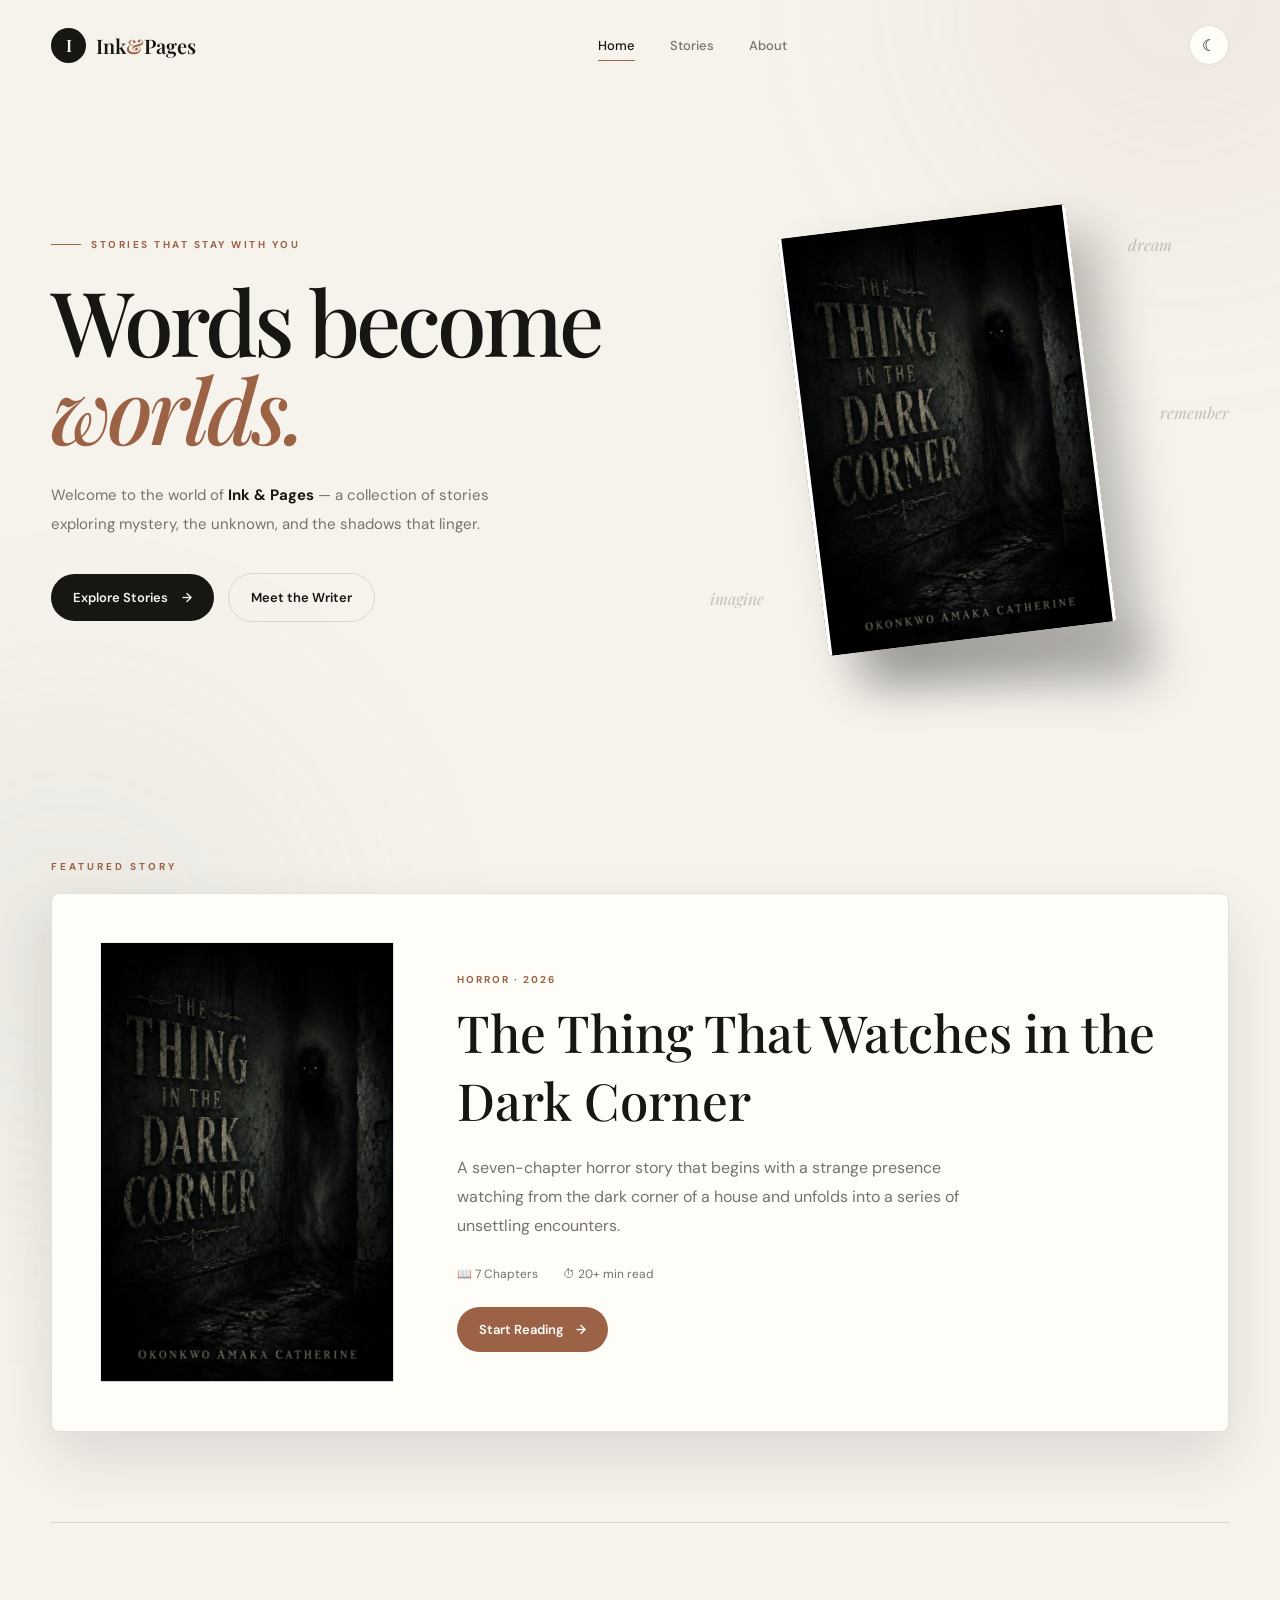
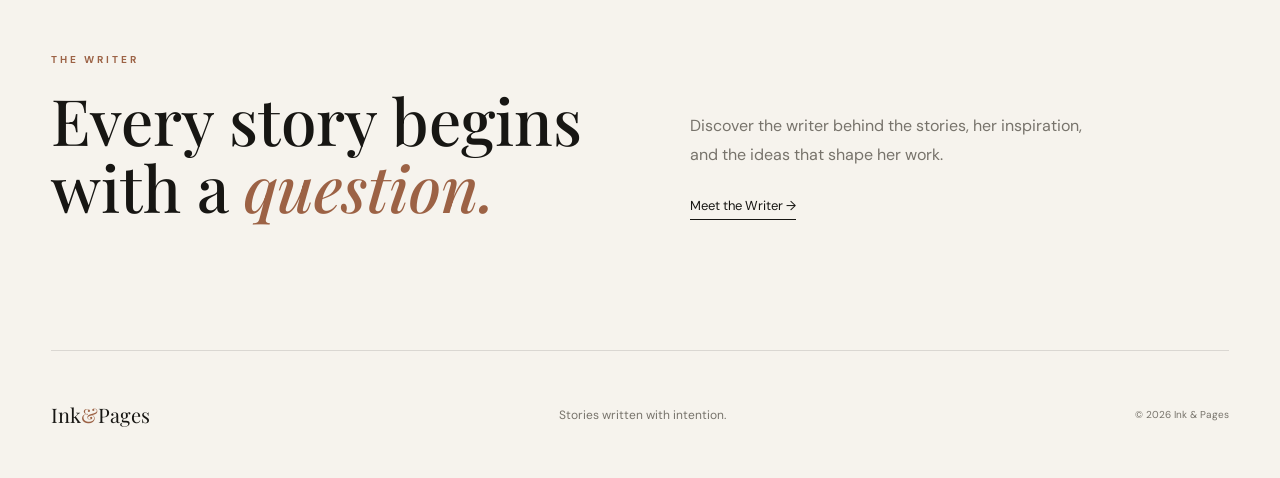
==== index.html @ 2ce9ef32 "Add index.html homepage and vercel.json configuration" ====
<!DOCTYPE html>
<html lang="en">
<head>
    <meta charset="UTF-8">
    <meta name="viewport" content="width=device-width, initial-scale=1.0">

    <title>Ink & Pages | A Writer's World</title>

    <link rel="stylesheet" href="css/style.css">
</head>

<body>

    <!-- NAVIGATION -->
    <header class="navbar">

        <a href="index.html" class="logo">
            <span class="logo-mark">I</span>
            <span>Ink<span>&</span>Pages</span>
        </a>

        <nav>
            <a href="index.html" class="active">Home</a>
            <a href="books.html">Stories</a>
            <a href="about.html">About</a>
        </nav>

        <button
            class="theme-btn"
            id="themeBtn"
            aria-label="Toggle dark mode"
        >
            ☾
        </button>

    </header>


    <!-- HERO -->
    <main>

        <section class="hero">

            <div class="hero-content">

                <div class="eyebrow">
                    <span></span>
                    STORIES THAT STAY WITH YOU
                </div>

                <h1>
                    Words become
                    <em>worlds.</em>
                </h1>

                <p class="hero-description">
                    Welcome to the world of
                    <strong>Ink & Pages</strong> —
                    a collection of stories exploring mystery,
                    the unknown, and the shadows that linger.
                </p>

                <div class="hero-buttons">

                    <a
                        href="books.html"
                        class="primary-btn"
                    >
                        Explore Stories
                        <span>→</span>
                    </a>

                    <a
                        href="about.html"
                        class="secondary-btn"
                    >
                        Meet the Writer
                    </a>

                </div>

            </div>


            <!-- HERO BOOK -->
            <div class="hero-visual">

                <div class="floating-word word-one">
                    dream
                </div>

                <div class="floating-word word-two">
                    imagine
                </div>

                <div class="floating-word word-three">
                    remember
                </div>

                <div class="book-display">

                    <div class="book-shadow"></div>

                    <div class="book-cover">

                        <img
                            src="assets/images/the-thing-that-watches-in-the-dark-corner.png"
                            alt="The Thing That Watches in the Dark Corner book cover"
                            class="home-book-cover-image"
                        >

                    </div>

                </div>

            </div>

        </section>


        <!-- FEATURED BOOK -->
        <section class="featured">

            <p class="section-label">
                FEATURED STORY
            </p>

            <div class="featured-card">

                <div class="featured-cover">

                    <img
                        src="assets/images/the-thing-that-watches-in-the-dark-corner.png"
                        alt="The Thing That Watches in the Dark Corner book cover"
                        class="featured-book-cover-image"
                    >

                </div>


                <div class="featured-info">

                    <p class="book-category">
                        HORROR · 2026
                    </p>

                    <h2>
                        The Thing That Watches in the Dark Corner
                    </h2>

                    <p>
                        A seven-chapter horror story that begins with a strange presence
                        watching from the dark corner of a house and unfolds into a series of unsettling encounters.
                    </p>

                    <div class="featured-meta">

                        <span>📖 7 Chapters</span>

                        <span>⏱ 20+ min read</span>

                    </div>

                    <a
                        href="reader/book.html?id=the-thing-that-watches-in-the-dark-corner"
                        class="read-btn"
                    >
                        Start Reading
                        <span>→</span>
                    </a>

                </div>

            </div>

        </section>


        <!-- ABOUT PREVIEW -->
        <section class="about-preview">

            <div>

                <p class="section-label">
                    THE WRITER
                </p>

                <h2>
                    Every story begins
                    with a <em>question.</em>
                </h2>

            </div>

            <div>

                <p>
                    Discover the writer behind the stories,
                    her inspiration, and the ideas that shape
                    her work.
                </p>

                <a
                    href="about.html"
                    class="text-link"
                >
                    Meet the Writer →
                </a>

            </div>

        </section>

    </main>


    <!-- FOOTER -->
    <footer>

        <div class="footer-logo">
            Ink<span>&</span>Pages
        </div>

        <p>
            Stories written with intention.
        </p>

        <small>
            © 2026 Ink & Pages
        </small>

    </footer>


    <script src="js/main.js"></script>

</body>
</html>
---- css/style.css ----
@import url('https://fonts.googleapis.com/css2?family=DM+Sans:wght@400;500;600;700&family=Playfair+Display:ital,wght@0,500;0,600;0,700;1,500;1,600&display=swap');


/* ==============================
   RESET
============================== */

* {
    margin: 0;
    padding: 0;
    box-sizing: border-box;
}

html {
    scroll-behavior: smooth;
}

body {
    background: #f6f3ed;
    color: #171613;
    font-family: "DM Sans", sans-serif;

    overflow-x: hidden;

    transition:
        background 0.4s ease,
        color 0.4s ease;
}

a {
    color: inherit;
}

button,
input {
    font: inherit;
}


/* ==============================
   THEME VARIABLES
============================== */

:root {
    --bg: #f6f3ed;
    --surface: #fffdf8;
    --text: #171613;
    --muted: #77736b;

    --accent: #9c6245;
    --accent-dark: #70422e;

    --border: rgba(23, 22, 19, 0.12);

    --shadow: rgba(35, 25, 15, 0.12);
}

body.dark {
    --bg: #141311;
    --surface: #1d1b18;
    --text: #f5f0e8;
    --muted: #aaa39a;

    --accent: #d18a65;
    --accent-dark: #e2a27f;

    --border: rgba(255, 255, 255, 0.1);

    --shadow: rgba(0, 0, 0, 0.45);
}

body {
    background: var(--bg);
    color: var(--text);
}


/* ==============================
   BACKGROUND ATMOSPHERE
============================== */

body::before,
body::after {
    content: "";
    position: fixed;

    width: 500px;
    height: 500px;

    border-radius: 50%;

    filter: blur(120px);

    opacity: 0.08;

    pointer-events: none;

    z-index: -1;
}

body::before {
    background: #b47b5d;

    top: -250px;
    right: -150px;
}

body::after {
    background: #74856f;

    bottom: -300px;
    left: -180px;
}


/* ==============================
   NAVBAR
============================== */

.navbar {
    width: min(1200px, 92%);
    height: 90px;

    margin: auto;

    display: flex;
    align-items: center;
    justify-content: space-between;

    position: relative;
    z-index: 20;
}


/* LOGO */

.logo {
    display: flex;
    align-items: center;
    gap: 10px;

    text-decoration: none;

    font-family: "Playfair Display", serif;

    font-size: 20px;
    font-weight: 600;
}

.logo > span:last-child span {
    color: var(--accent);
}

.logo-mark {
    width: 35px;
    height: 35px;

    display: grid;
    place-items: center;

    border-radius: 50%;

    background: var(--text);
    color: var(--bg);

    font-size: 17px;
}


/* NAV LINKS */

nav {
    display: flex;
    align-items: center;
    gap: 35px;
}

nav a {
    position: relative;

    text-decoration: none;

    color: var(--muted);

    font-size: 13px;
    font-weight: 500;

    transition: color 0.3s ease;
}

nav a::after {
    content: "";

    position: absolute;

    left: 0;
    bottom: -7px;

    width: 0;
    height: 1px;

    background: var(--accent);

    transition: width 0.3s ease;
}

nav a:hover,
nav a.active {
    color: var(--text);
}

nav a:hover::after,
nav a.active::after {
    width: 100%;
}


/* THEME BUTTON */

.theme-btn {
    width: 40px;
    height: 40px;

    border-radius: 50%;

    border: 1px solid var(--border);

    background: var(--surface);
    color: var(--text);

    cursor: pointer;

    transition:
        transform 0.3s ease,
        background 0.3s ease;
}

.theme-btn:hover {
    transform: rotate(20deg) scale(1.05);
}


/* ==============================
   HERO
============================== */

.hero {
    width: min(1200px, 92%);
    min-height: 680px;

    margin: auto;

    display: grid;
    grid-template-columns: 1fr 1fr;

    align-items: center;

    gap: 50px;
}


/* HERO TEXT */

.hero-content {
    animation: heroEnter 1s ease forwards;
}

@keyframes heroEnter {
    from {
        opacity: 0;
        transform: translateY(35px);
    }

    to {
        opacity: 1;
        transform: translateY(0);
    }
}


.eyebrow {
    display: flex;
    align-items: center;
    gap: 10px;

    color: var(--accent);

    font-size: 10px;
    font-weight: 700;

    letter-spacing: 2.5px;

    margin-bottom: 25px;
}

.eyebrow span {
    width: 30px;
    height: 1px;

    background: var(--accent);
}


.hero h1 {
    max-width: 700px;

    font-family: "Playfair Display", serif;

    font-size: clamp(55px, 7vw, 92px);

    font-weight: 500;

    line-height: 0.98;

    letter-spacing: -4px;
}

.hero h1 em {
    color: var(--accent);
    font-style: italic;
}


.hero-description {
    max-width: 500px;

    margin-top: 30px;

    color: var(--muted);

    font-size: 15px;

    line-height: 1.9;
}

.hero-description strong {
    color: var(--text);
}


/* HERO BUTTONS */

.hero-buttons {
    display: flex;
    align-items: center;
    gap: 14px;

    margin-top: 35px;
}

.primary-btn,
.secondary-btn {
    display: inline-flex;
    align-items: center;

    padding: 15px 22px;

    border-radius: 100px;

    text-decoration: none;

    font-size: 13px;
    font-weight: 600;

    transition:
        transform 0.3s ease,
        box-shadow 0.3s ease,
        background 0.3s ease;
}

.primary-btn {
    background: var(--text);
    color: var(--bg);
}

.primary-btn span {
    margin-left: 14px;

    transition: transform 0.3s ease;
}

.primary-btn:hover {
    transform: translateY(-4px);

    box-shadow:
        0 15px 35px var(--shadow);
}

.primary-btn:hover span {
    transform: translateX(4px);
}

.secondary-btn {
    border: 1px solid var(--border);

    color: var(--text);
}

.secondary-btn:hover {
    transform: translateY(-3px);

    background: var(--surface);
}


/* ==============================
   HERO BOOK
============================== */

.hero-visual {
    height: 560px;

    position: relative;

    display: grid;
    place-items: center;
}


.book-display {
    position: relative;

    transform: rotate(-7deg);

    animation: floatingBook 5s ease-in-out infinite;
}

@keyframes floatingBook {

    0%,
    100% {
        transform: rotate(-7deg) translateY(0);
    }

    50% {
        transform: rotate(-4deg) translateY(-18px);
    }
}


.book-cover {
    width: 290px;
    height: 420px;

    padding: 35px;

    display: flex;
    flex-direction: column;
    justify-content: space-between;

    border-radius: 3px;

    color: #fff8ed;

    background:
        radial-gradient(
            circle at 80% 20%,
            #d49b78,
            transparent 25%
        ),
        linear-gradient(
            145deg,
            #7b4631,
            #332019
        );

    box-shadow:
        25px 30px 50px rgba(0, 0, 0, 0.25),
        inset 0 0 0 1px rgba(255,255,255,0.1);

    position: relative;
    overflow: hidden;
}


/* BOOK GLOW */

.home-book-cover-image {
    width: 100%;
    height: 100%;
    display: block;
    object-fit: cover;
    position: absolute;
    inset: 0;
    z-index: 1;
}

.book-cover::before {
    content: "";

    position: absolute;

    width: 180px;
    height: 180px;

    border-radius: 50%;

    background: rgba(255,255,255,0.08);

    filter: blur(25px);

    top: 120px;
    left: 50px;

    animation: coverGlow 4s ease-in-out infinite;
}

@keyframes coverGlow {

    0%,
    100% {
        transform: scale(1);
        opacity: 0.5;
    }

    50% {
        transform: scale(1.3);
        opacity: 1;
    }
}


.cover-top {
    font-size: 9px;

    letter-spacing: 3px;
}

.cover-title {
    position: relative;
    z-index: 2;

    font-family: "Playfair Display", serif;

    font-size: 39px;

    line-height: 1;
}

.cover-title span {
    color: #eab28e;

    font-style: italic;
}

.cover-author {
    font-size: 10px;

    letter-spacing: 3px;
}


/* BOOK SHADOW */

.book-shadow {
    position: absolute;

    width: 280px;
    height: 40px;

    left: 40px;
    bottom: -45px;

    background: rgba(0,0,0,0.3);

    filter: blur(25px);

    transform: rotate(7deg);
}


/* FLOATING WORDS */

.floating-word {
    position: absolute;

    color: var(--muted);

    opacity: 0.4;

    font-family: "Playfair Display", serif;

    font-style: italic;

    animation: floatingWords 4s ease-in-out infinite;
}

.word-one {
    top: 15%;
    right: 10%;
}

.word-two {
    left: 8%;
    bottom: 18%;

    animation-delay: 1s;
}

.word-three {
    top: 45%;
    right: 0;

    animation-delay: 2s;
}

@keyframes floatingWords {

    0%,
    100% {
        transform: translateY(0);
    }

    50% {
        transform: translateY(-10px);
    }
}


/* ==============================
   FEATURED SECTION
============================== */

.featured {
    width: min(1200px, 92%);

    margin: auto;

    padding: 90px 0;
}

.section-label {
    margin-bottom: 20px;

    color: var(--accent);

    font-size: 10px;
    font-weight: 700;

    letter-spacing: 3px;
}


.featured-card {
    display: grid;

    grid-template-columns: 300px 1fr;

    gap: 60px;

    padding: 45px;

    background: var(--surface);

    border: 1px solid var(--border);

    border-radius: 8px;

    box-shadow: 0 25px 60px var(--shadow);
}


/* FEATURED COVER */

.featured-cover {
    display: grid;
    place-items: center;
}

.featured-book-cover-image {
    width: 100%;
    height: 100%;
    display: block;
    object-fit: cover;
}

.mini-cover {
    width: 190px;
    height: 275px;

    padding: 25px;

    display: flex;
    flex-direction: column;
    justify-content: space-between;

    color: #fff7ed;

    background:
        linear-gradient(
            145deg,
            #80624e,
            #27221d
        );

    box-shadow:
        15px 20px 35px rgba(0,0,0,0.2);
}

.mini-cover small {
    font-size: 8px;
    letter-spacing: 2px;
}

.mini-cover strong {
    font-family: "Playfair Display", serif;

    font-size: 24px;

    line-height: 1.1;
}

.mini-cover span {
    font-size: 8px;

    letter-spacing: 2px;
}


/* FEATURED CONTENT */

.featured-info {
    display: flex;
    flex-direction: column;

    justify-content: center;
}

.book-category {
    color: var(--accent);

    font-size: 10px;
    font-weight: 700;

    letter-spacing: 2px;
}

.featured-info h2 {
    margin: 12px 0 20px;

    font-family: "Playfair Display", serif;

    font-size: clamp(35px, 4vw, 55px);

    font-weight: 500;
}

.featured-info > p:not(.book-category) {
    max-width: 550px;

    color: var(--muted);

    line-height: 1.8;
}


.featured-meta {
    display: flex;
    gap: 25px;

    margin: 25px 0;

    color: var(--muted);

    font-size: 12px;
}


.read-btn {
    width: fit-content;

    display: inline-flex;
    align-items: center;

    padding: 14px 22px;

    border: none;

    border-radius: 100px;

    background: var(--accent);

    color: white;

    text-decoration: none;

    font-size: 13px;
    font-weight: 600;

    cursor: pointer;

    transition:
        transform 0.3s ease,
        background 0.3s ease;
}

.read-btn span {
    margin-left: 12px;

    transition: transform 0.3s ease;
}

.read-btn:hover {
    background: var(--accent-dark);

    transform: translateY(-3px);
}

.read-btn:hover span {
    transform: translateX(4px);
}


/* ==============================
   ABOUT PREVIEW
============================== */

.about-preview {
    width: min(1200px, 92%);

    margin: auto;

    padding: 130px 0;

    display: grid;

    grid-template-columns: 1fr 1fr;

    gap: 100px;

    align-items: end;

    border-top: 1px solid var(--border);
}

.about-preview h2 {
    max-width: 600px;

    font-family: "Playfair Display", serif;

    font-size: clamp(40px, 5vw, 65px);

    line-height: 1.05;

    font-weight: 500;
}

.about-preview h2 em {
    color: var(--accent);
}

.about-preview > div:last-child {
    max-width: 420px;
}

.about-preview > div:last-child > p {
    color: var(--muted);

    line-height: 1.8;

    margin-bottom: 25px;
}

.text-link {
    display: inline-block;

    padding-bottom: 5px;

    color: var(--text);

    border-bottom: 1px solid var(--text);

    text-decoration: none;

    font-size: 13px;

    transition:
        color 0.3s ease,
        border-color 0.3s ease;
}

.text-link:hover {
    color: var(--accent);

    border-color: var(--accent);
}


/* ==============================
   FOOTER
============================== */

footer {
    width: min(1200px, 92%);

    margin: auto;

    padding: 50px 0;

    display: flex;

    justify-content: space-between;
    align-items: center;

    border-top: 1px solid var(--border);

    color: var(--muted);

    font-size: 12px;
}

.footer-logo {
    font-family: "Playfair Display", serif;

    font-size: 20px;

    color: var(--text);
}

.footer-logo span {
    color: var(--accent);
}

footer small {
    font-size: 10px;
}


/* ==============================
   RESPONSIVE
============================== */

@media (max-width: 900px) {

    .hero {
        grid-template-columns: 1fr;

        text-align: center;

        padding-top: 50px;
    }

    .eyebrow {
        justify-content: center;
    }

    .hero-description {
        margin-left: auto;
        margin-right: auto;
    }

    .hero-buttons {
        justify-content: center;
    }

    .hero-visual {
        height: 500px;
    }

    .featured-card {
        grid-template-columns: 1fr;

        text-align: center;
    }

    .featured-info {
        align-items: center;
    }

    .about-preview {
        grid-template-columns: 1fr;

        gap: 40px;
    }
}


@media (max-width: 650px) {

    .navbar {
        height: 75px;
    }

    nav {
        display: none;
    }

    .hero h1 {
        font-size: clamp(50px, 15vw, 70px);

        letter-spacing: -2px;
    }

    .hero-visual {
        height: 440px;
    }

    .book-cover {
        width: 245px;
        height: 355px;

        padding: 28px;
    }

    .cover-title {
        font-size: 33px;
    }

    .featured {
        padding: 60px 0;
    }

    .featured-card {
        padding: 25px;

        gap: 35px;
    }

    .featured-meta {
        flex-direction: column;

        gap: 8px;
    }

    .about-preview {
        padding: 90px 0;
    }

    footer {
        flex-direction: column;

        gap: 15px;

        text-align: center;
    }
}
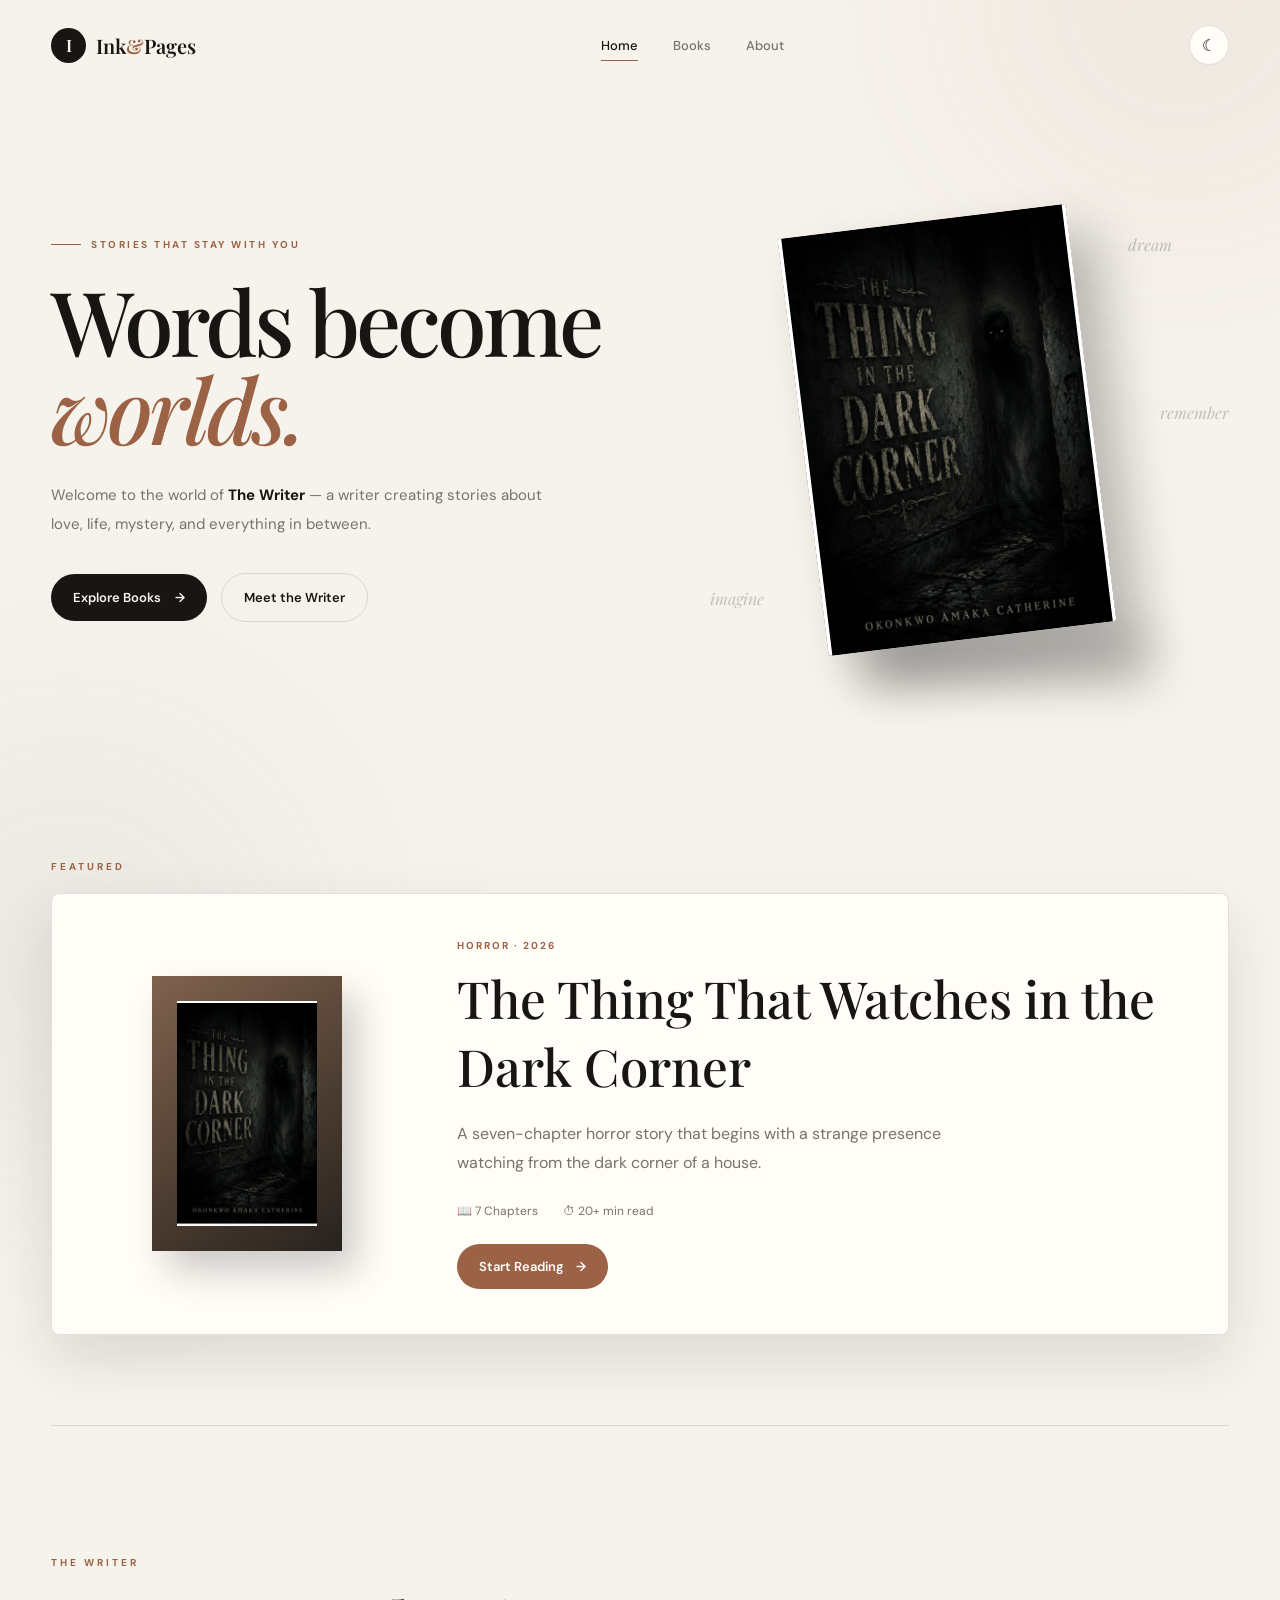
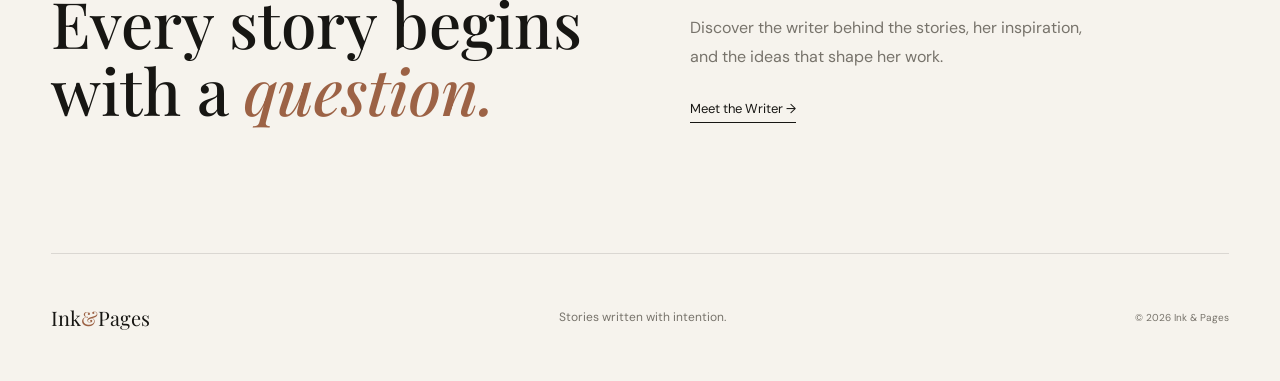
==== commit a15e7a1a: "Update author portrait, styling, homepage, and gitignore" ====
--- a/index.html
+++ b/index.html
@@ -21,7 +21,7 @@
 
         <nav>
             <a href="index.html" class="active">Home</a>
-            <a href="books.html">Stories</a>
+            <a href="books.html">Books</a>
             <a href="about.html">About</a>
         </nav>
 
@@ -55,9 +55,9 @@
 
                 <p class="hero-description">
                     Welcome to the world of
-                    <strong>Ink & Pages</strong> —
-                    a collection of stories exploring mystery,
-                    the unknown, and the shadows that linger.
+                    <strong>The Writer</strong> —
+                    a writer creating stories about love,
+                    life, mystery, and everything in between.
                 </p>
 
                 <div class="hero-buttons">
@@ -66,7 +66,7 @@
                         href="books.html"
                         class="primary-btn"
                     >
-                        Explore Stories
+                        Explore Books
                         <span>→</span>
                     </a>
 
@@ -102,13 +102,11 @@
                     <div class="book-shadow"></div>
 
                     <div class="book-cover">
-
                         <img
                             src="assets/images/the-thing-that-watches-in-the-dark-corner.png"
                             alt="The Thing That Watches in the Dark Corner book cover"
                             class="home-book-cover-image"
                         >
-
                     </div>
 
                 </div>
@@ -122,18 +120,20 @@
         <section class="featured">
 
             <p class="section-label">
-                FEATURED STORY
+                FEATURED
             </p>
 
             <div class="featured-card">
 
                 <div class="featured-cover">
 
-                    <img
-                        src="assets/images/the-thing-that-watches-in-the-dark-corner.png"
-                        alt="The Thing That Watches in the Dark Corner book cover"
-                        class="featured-book-cover-image"
-                    >
+                    <div class="mini-cover">
+                        <img
+                            src="assets/images/the-thing-that-watches-in-the-dark-corner.png"
+                            alt="The Thing That Watches in the Dark Corner book cover"
+                            class="featured-book-cover-image"
+                        >
+                    </div>
 
                 </div>
 
@@ -149,8 +149,7 @@
                     </h2>
 
                     <p>
-                        A seven-chapter horror story that begins with a strange presence
-                        watching from the dark corner of a house and unfolds into a series of unsettling encounters.
+                        A seven-chapter horror story that begins with a strange presence watching from the dark corner of a house.
                     </p>
 
                     <div class="featured-meta">
@@ -235,4 +234,4 @@
     <script src="js/main.js"></script>
 
 </body>
-</html>
+</html>
